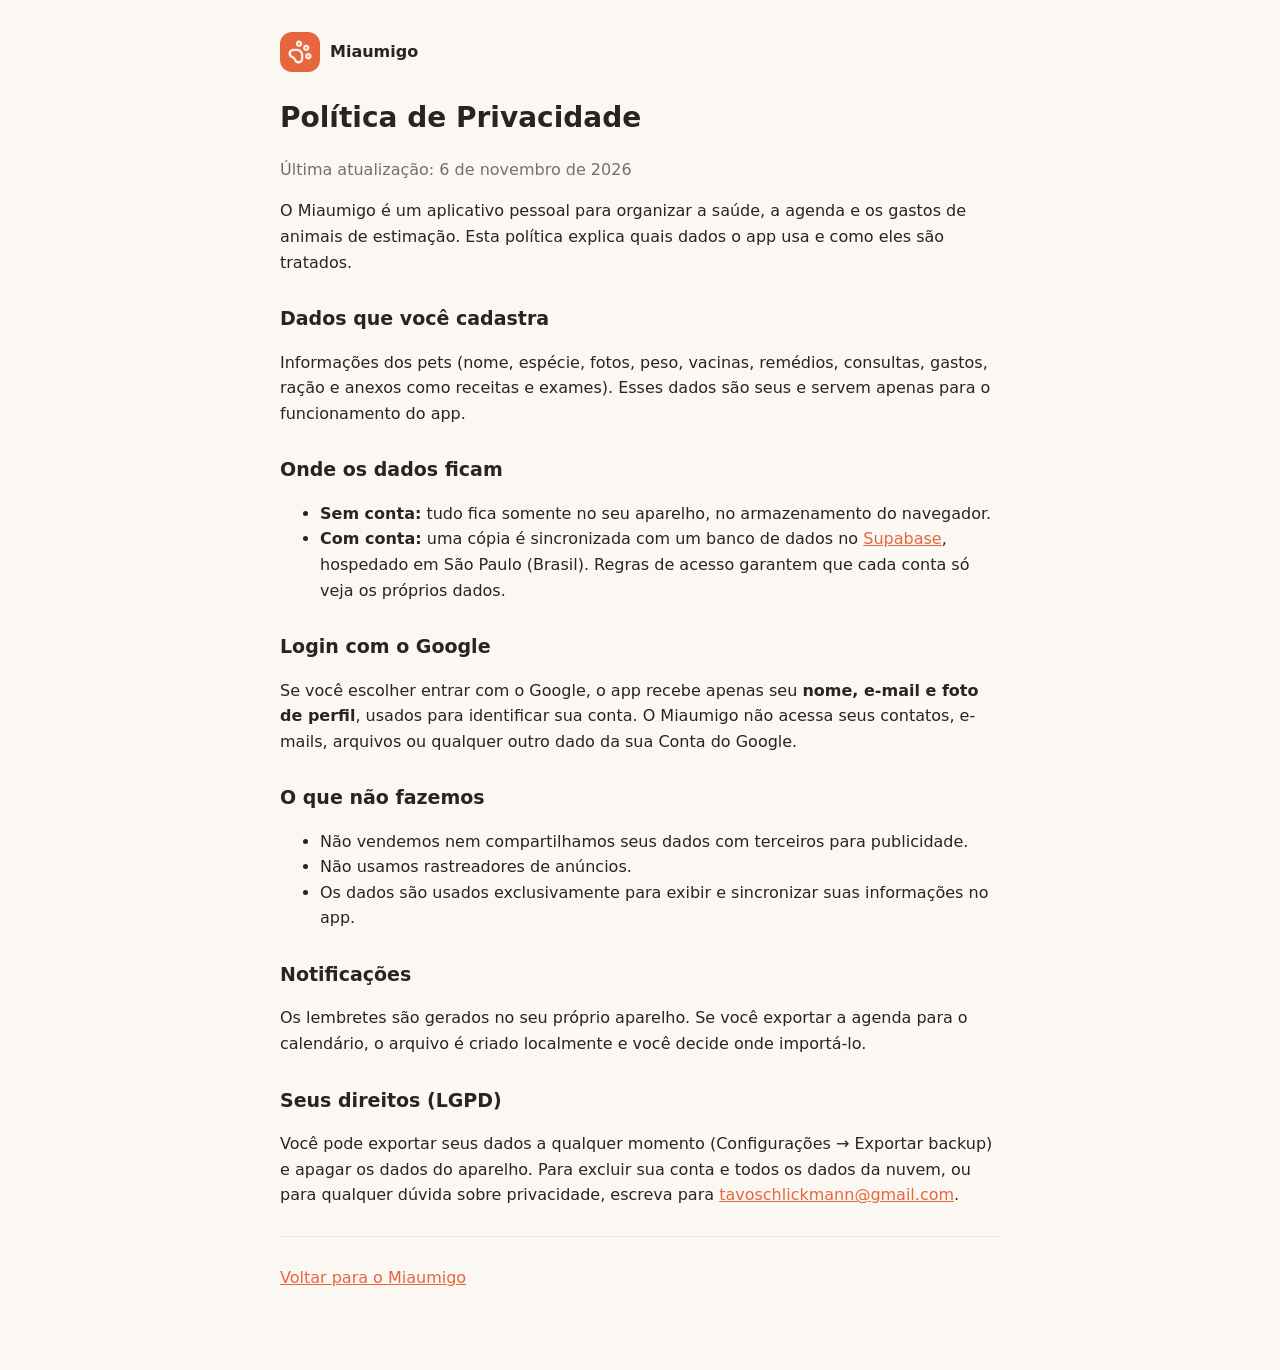
==== privacidade.html @ f8413c87 "Splash screen, tela de login e login com Google - Splash animada na cor do app, controlada pelo carr" ====
<!doctype html>
<html lang="pt-BR">
<head>
  <meta charset="utf-8">
  <meta name="viewport" content="width=device-width, initial-scale=1">
  <title>Política de Privacidade · Miaumigo</title>
  <meta name="theme-color" content="#E8663D">
  <link rel="icon" href="icon.svg" type="image/svg+xml">
  <style>
    :root { --bg: #FBF7F2; --ink: #2B2321; --muted: #7A6E69; --line: #EDE4DC; --primary: #E8663D; }
    @media (prefers-color-scheme: dark) { :root { --bg: #171312; --ink: #F4ECE7; --muted: #A89B95; --line: #3A322F; --primary: #F2875F; } }
    body { margin: 0; background: var(--bg); color: var(--ink); font: 16px/1.6 "Nunito", system-ui, -apple-system, "Segoe UI", sans-serif; }
    main { max-width: 720px; margin: 0 auto; padding: 32px 16px 64px; }
    h1 { font-size: 28px; margin: 0 0 4px; }
    h2 { font-size: 19px; margin: 28px 0 6px; }
    p, li { color: var(--ink); }
    .muted { color: var(--muted); }
    a { color: var(--primary); }
    header { display: flex; align-items: center; gap: 10px; margin-bottom: 24px; }
    header img { width: 40px; height: 40px; border-radius: 12px; }
    hr { border: 0; border-top: 1px solid var(--line); margin: 28px 0; }
  </style>
</head>
<body>
  <main>
    <header><img src="icons/icon-192.png" alt=""><strong>Miaumigo</strong></header>
    <h1>Política de Privacidade</h1>
    <p class="muted">Última atualização: 6 de novembro de 2026</p>

    <p>O Miaumigo é um aplicativo pessoal para organizar a saúde, a agenda e os gastos de animais de estimação. Esta política explica quais dados o app usa e como eles são tratados.</p>

    <h2>Dados que você cadastra</h2>
    <p>Informações dos pets (nome, espécie, fotos, peso, vacinas, remédios, consultas, gastos, ração e anexos como receitas e exames). Esses dados são seus e servem apenas para o funcionamento do app.</p>

    <h2>Onde os dados ficam</h2>
    <ul>
      <li><strong>Sem conta:</strong> tudo fica somente no seu aparelho, no armazenamento do navegador.</li>
      <li><strong>Com conta:</strong> uma cópia é sincronizada com um banco de dados no <a href="https://supabase.com" rel="noopener">Supabase</a>, hospedado em São Paulo (Brasil). Regras de acesso garantem que cada conta só veja os próprios dados.</li>
    </ul>

    <h2>Login com o Google</h2>
    <p>Se você escolher entrar com o Google, o app recebe apenas seu <strong>nome, e-mail e foto de perfil</strong>, usados para identificar sua conta. O Miaumigo não acessa seus contatos, e-mails, arquivos ou qualquer outro dado da sua Conta do Google.</p>

    <h2>O que não fazemos</h2>
    <ul>
      <li>Não vendemos nem compartilhamos seus dados com terceiros para publicidade.</li>
      <li>Não usamos rastreadores de anúncios.</li>
      <li>Os dados são usados exclusivamente para exibir e sincronizar suas informações no app.</li>
    </ul>

    <h2>Notificações</h2>
    <p>Os lembretes são gerados no seu próprio aparelho. Se você exportar a agenda para o calendário, o arquivo é criado localmente e você decide onde importá-lo.</p>

    <h2>Seus direitos (LGPD)</h2>
    <p>Você pode exportar seus dados a qualquer momento (Configurações → Exportar backup) e apagar os dados do aparelho. Para excluir sua conta e todos os dados da nuvem, ou para qualquer dúvida sobre privacidade, escreva para <a href="mailto:tavoschlickmann@gmail.com">tavoschlickmann@gmail.com</a>.</p>

    <hr>
    <p class="muted"><a href="./">Voltar para o Miaumigo</a></p>
  </main>
</body>
</html>
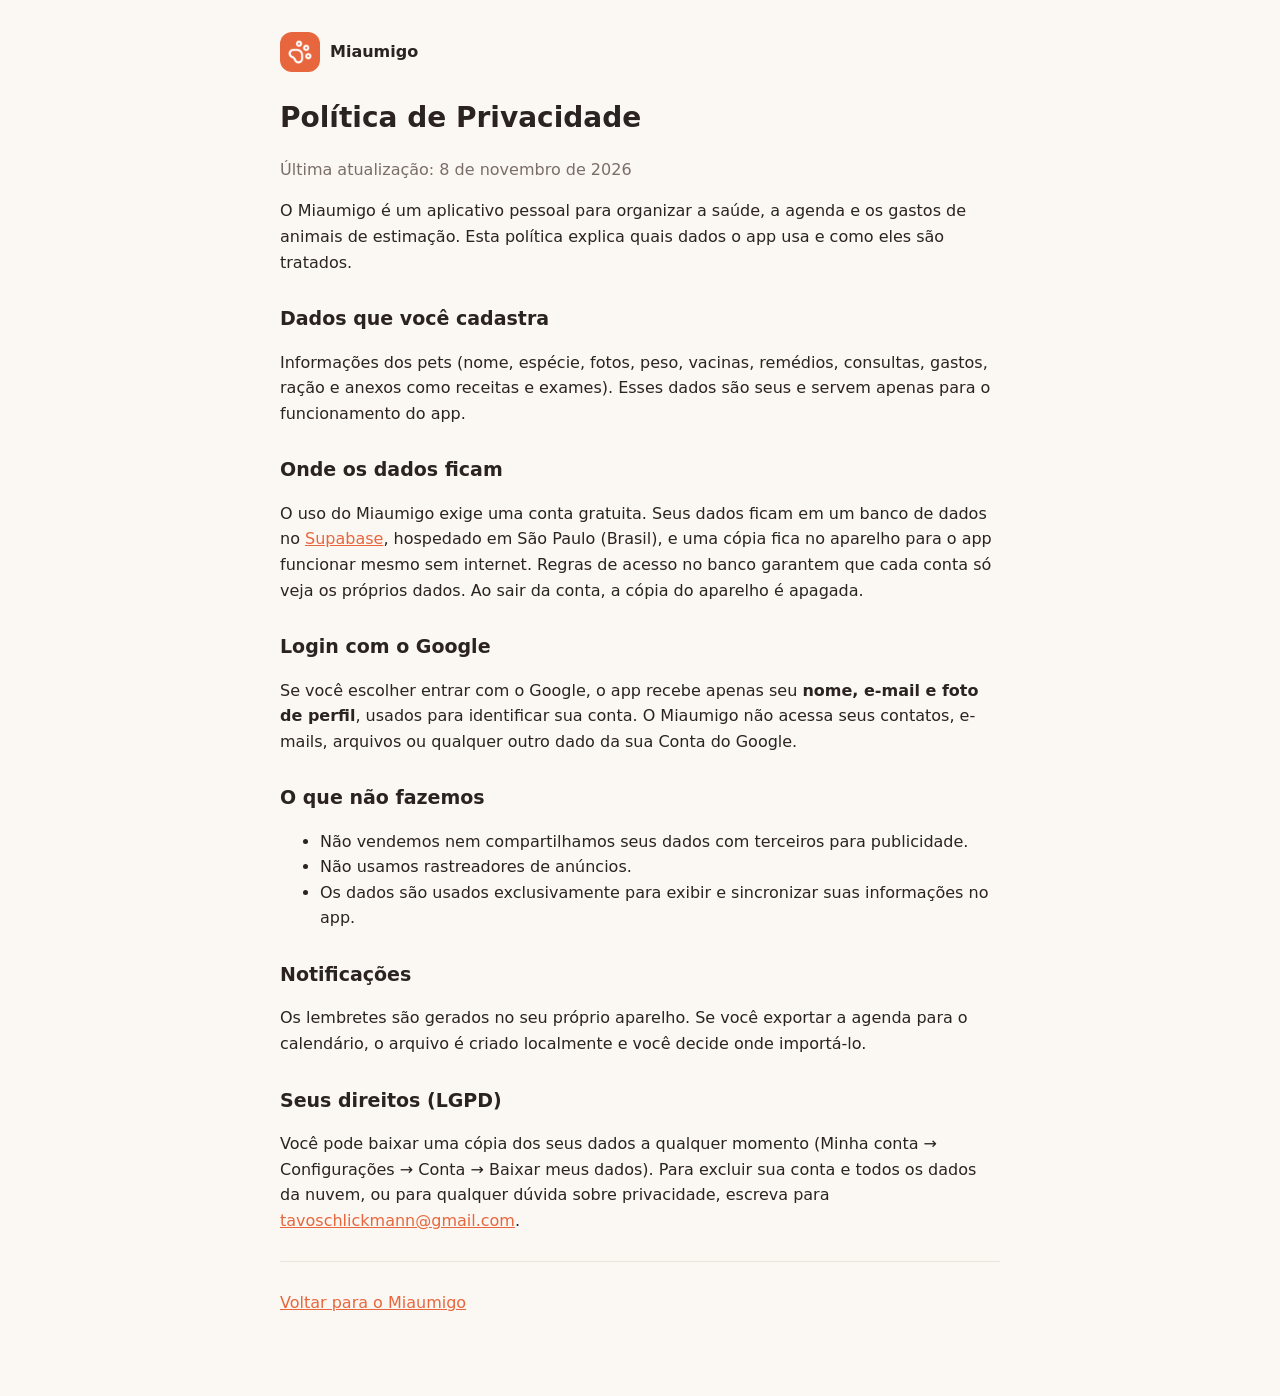
==== commit a9b19dd7: "Menu Minha conta, instalar o app e manter o Supabase ativo - Avatar no topo abre o menu: Configuraçõ" ====
--- a/privacidade.html
+++ b/privacidade.html
@@ -25,7 +25,7 @@
   <main>
     <header><img src="icons/icon-192.png" alt=""><strong>Miaumigo</strong></header>
     <h1>Política de Privacidade</h1>
-    <p class="muted">Última atualização: 6 de novembro de 2026</p>
+    <p class="muted">Última atualização: 8 de novembro de 2026</p>
 
     <p>O Miaumigo é um aplicativo pessoal para organizar a saúde, a agenda e os gastos de animais de estimação. Esta política explica quais dados o app usa e como eles são tratados.</p>
 
@@ -33,10 +33,7 @@
     <p>Informações dos pets (nome, espécie, fotos, peso, vacinas, remédios, consultas, gastos, ração e anexos como receitas e exames). Esses dados são seus e servem apenas para o funcionamento do app.</p>
 
     <h2>Onde os dados ficam</h2>
-    <ul>
-      <li><strong>Sem conta:</strong> tudo fica somente no seu aparelho, no armazenamento do navegador.</li>
-      <li><strong>Com conta:</strong> uma cópia é sincronizada com um banco de dados no <a href="https://supabase.com" rel="noopener">Supabase</a>, hospedado em São Paulo (Brasil). Regras de acesso garantem que cada conta só veja os próprios dados.</li>
-    </ul>
+    <p>O uso do Miaumigo exige uma conta gratuita. Seus dados ficam em um banco de dados no <a href="https://supabase.com" rel="noopener">Supabase</a>, hospedado em São Paulo (Brasil), e uma cópia fica no aparelho para o app funcionar mesmo sem internet. Regras de acesso no banco garantem que cada conta só veja os próprios dados. Ao sair da conta, a cópia do aparelho é apagada.</p>
 
     <h2>Login com o Google</h2>
     <p>Se você escolher entrar com o Google, o app recebe apenas seu <strong>nome, e-mail e foto de perfil</strong>, usados para identificar sua conta. O Miaumigo não acessa seus contatos, e-mails, arquivos ou qualquer outro dado da sua Conta do Google.</p>
@@ -52,7 +49,7 @@
     <p>Os lembretes são gerados no seu próprio aparelho. Se você exportar a agenda para o calendário, o arquivo é criado localmente e você decide onde importá-lo.</p>
 
     <h2>Seus direitos (LGPD)</h2>
-    <p>Você pode exportar seus dados a qualquer momento (Configurações → Exportar backup) e apagar os dados do aparelho. Para excluir sua conta e todos os dados da nuvem, ou para qualquer dúvida sobre privacidade, escreva para <a href="mailto:tavoschlickmann@gmail.com">tavoschlickmann@gmail.com</a>.</p>
+    <p>Você pode baixar uma cópia dos seus dados a qualquer momento (Minha conta → Configurações → Conta → Baixar meus dados). Para excluir sua conta e todos os dados da nuvem, ou para qualquer dúvida sobre privacidade, escreva para <a href="mailto:tavoschlickmann@gmail.com">tavoschlickmann@gmail.com</a>.</p>
 
     <hr>
     <p class="muted"><a href="./">Voltar para o Miaumigo</a></p>
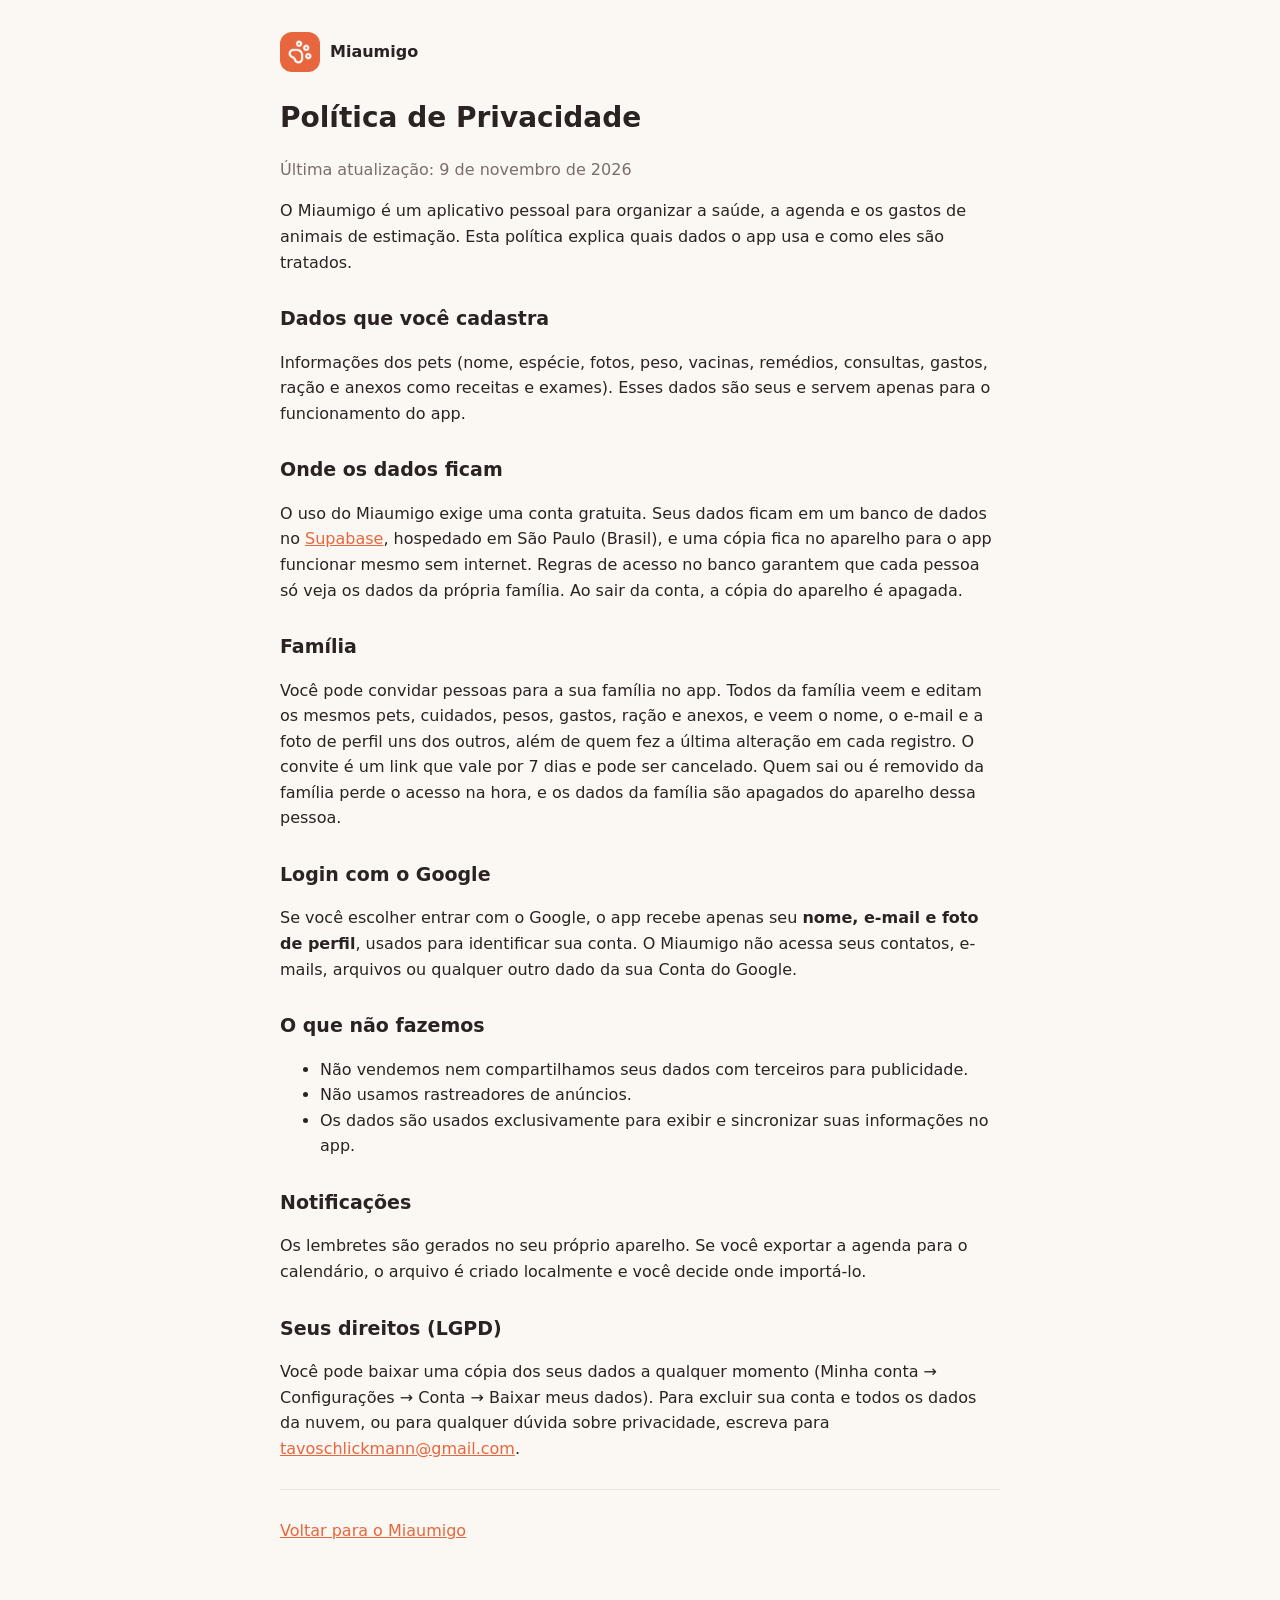
==== commit 5423d83b: "Família: pets compartilhados, convites por link e quem alterou - Banco (supabase/familia.sql): famil" ====
--- a/privacidade.html
+++ b/privacidade.html
@@ -25,7 +25,7 @@
   <main>
     <header><img src="icons/icon-192.png" alt=""><strong>Miaumigo</strong></header>
     <h1>Política de Privacidade</h1>
-    <p class="muted">Última atualização: 8 de novembro de 2026</p>
+    <p class="muted">Última atualização: 9 de novembro de 2026</p>
 
     <p>O Miaumigo é um aplicativo pessoal para organizar a saúde, a agenda e os gastos de animais de estimação. Esta política explica quais dados o app usa e como eles são tratados.</p>
 
@@ -33,7 +33,10 @@
     <p>Informações dos pets (nome, espécie, fotos, peso, vacinas, remédios, consultas, gastos, ração e anexos como receitas e exames). Esses dados são seus e servem apenas para o funcionamento do app.</p>
 
     <h2>Onde os dados ficam</h2>
-    <p>O uso do Miaumigo exige uma conta gratuita. Seus dados ficam em um banco de dados no <a href="https://supabase.com" rel="noopener">Supabase</a>, hospedado em São Paulo (Brasil), e uma cópia fica no aparelho para o app funcionar mesmo sem internet. Regras de acesso no banco garantem que cada conta só veja os próprios dados. Ao sair da conta, a cópia do aparelho é apagada.</p>
+    <p>O uso do Miaumigo exige uma conta gratuita. Seus dados ficam em um banco de dados no <a href="https://supabase.com" rel="noopener">Supabase</a>, hospedado em São Paulo (Brasil), e uma cópia fica no aparelho para o app funcionar mesmo sem internet. Regras de acesso no banco garantem que cada pessoa só veja os dados da própria família. Ao sair da conta, a cópia do aparelho é apagada.</p>
+
+    <h2>Família</h2>
+    <p>Você pode convidar pessoas para a sua família no app. Todos da família veem e editam os mesmos pets, cuidados, pesos, gastos, ração e anexos, e veem o nome, o e-mail e a foto de perfil uns dos outros, além de quem fez a última alteração em cada registro. O convite é um link que vale por 7 dias e pode ser cancelado. Quem sai ou é removido da família perde o acesso na hora, e os dados da família são apagados do aparelho dessa pessoa.</p>
 
     <h2>Login com o Google</h2>
     <p>Se você escolher entrar com o Google, o app recebe apenas seu <strong>nome, e-mail e foto de perfil</strong>, usados para identificar sua conta. O Miaumigo não acessa seus contatos, e-mails, arquivos ou qualquer outro dado da sua Conta do Google.</p>
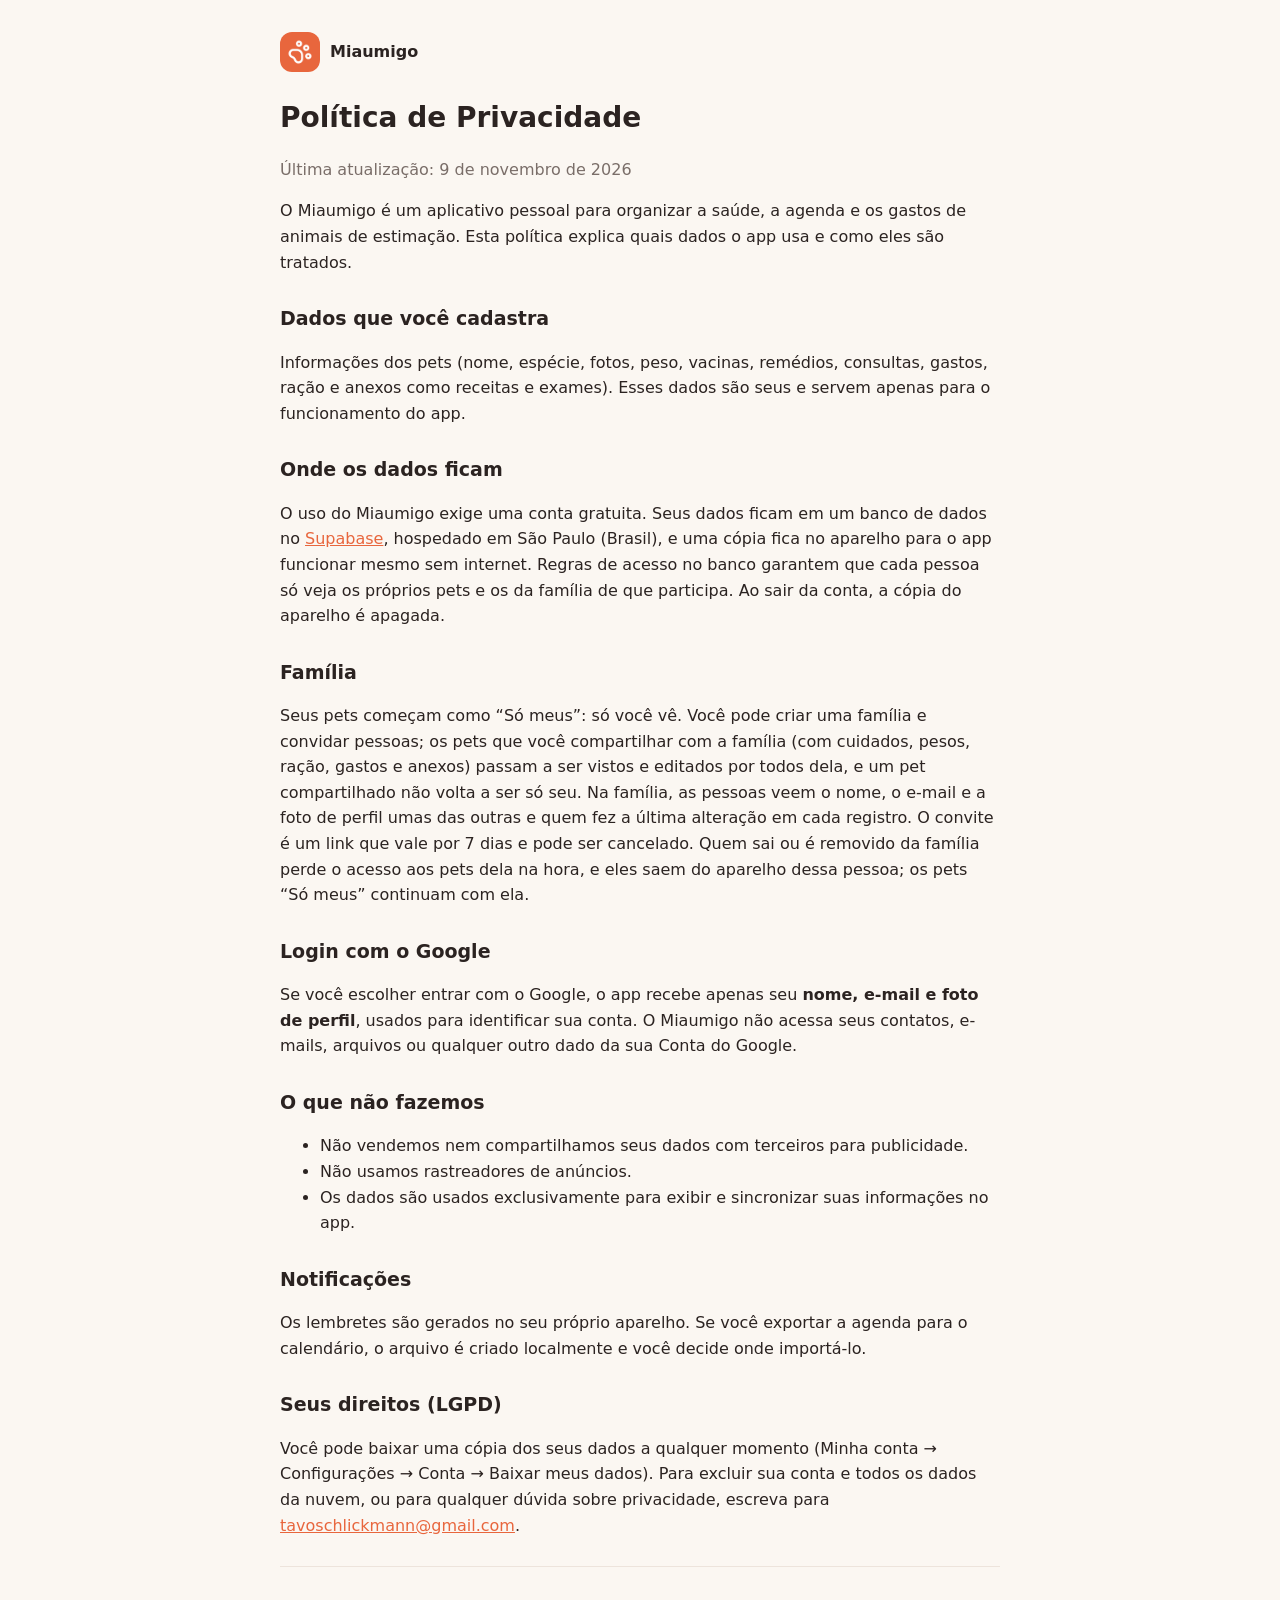
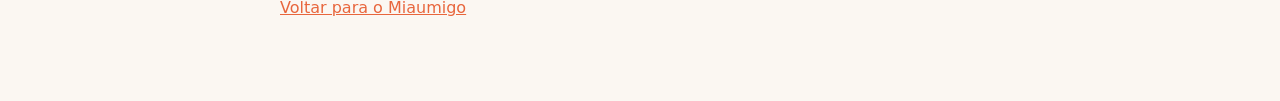
==== commit 539c1c58: "Pets "Só meus" + família (v1.6.0) - Cada pessoa tem um espaço pessoal e pode participar de uma famíl" ====
--- a/privacidade.html
+++ b/privacidade.html
@@ -33,10 +33,10 @@
     <p>Informações dos pets (nome, espécie, fotos, peso, vacinas, remédios, consultas, gastos, ração e anexos como receitas e exames). Esses dados são seus e servem apenas para o funcionamento do app.</p>
 
     <h2>Onde os dados ficam</h2>
-    <p>O uso do Miaumigo exige uma conta gratuita. Seus dados ficam em um banco de dados no <a href="https://supabase.com" rel="noopener">Supabase</a>, hospedado em São Paulo (Brasil), e uma cópia fica no aparelho para o app funcionar mesmo sem internet. Regras de acesso no banco garantem que cada pessoa só veja os dados da própria família. Ao sair da conta, a cópia do aparelho é apagada.</p>
+    <p>O uso do Miaumigo exige uma conta gratuita. Seus dados ficam em um banco de dados no <a href="https://supabase.com" rel="noopener">Supabase</a>, hospedado em São Paulo (Brasil), e uma cópia fica no aparelho para o app funcionar mesmo sem internet. Regras de acesso no banco garantem que cada pessoa só veja os próprios pets e os da família de que participa. Ao sair da conta, a cópia do aparelho é apagada.</p>
 
     <h2>Família</h2>
-    <p>Você pode convidar pessoas para a sua família no app. Todos da família veem e editam os mesmos pets, cuidados, pesos, gastos, ração e anexos, e veem o nome, o e-mail e a foto de perfil uns dos outros, além de quem fez a última alteração em cada registro. O convite é um link que vale por 7 dias e pode ser cancelado. Quem sai ou é removido da família perde o acesso na hora, e os dados da família são apagados do aparelho dessa pessoa.</p>
+    <p>Seus pets começam como “Só meus”: só você vê. Você pode criar uma família e convidar pessoas; os pets que você compartilhar com a família (com cuidados, pesos, ração, gastos e anexos) passam a ser vistos e editados por todos dela, e um pet compartilhado não volta a ser só seu. Na família, as pessoas veem o nome, o e-mail e a foto de perfil umas das outras e quem fez a última alteração em cada registro. O convite é um link que vale por 7 dias e pode ser cancelado. Quem sai ou é removido da família perde o acesso aos pets dela na hora, e eles saem do aparelho dessa pessoa; os pets “Só meus” continuam com ela.</p>
 
     <h2>Login com o Google</h2>
     <p>Se você escolher entrar com o Google, o app recebe apenas seu <strong>nome, e-mail e foto de perfil</strong>, usados para identificar sua conta. O Miaumigo não acessa seus contatos, e-mails, arquivos ou qualquer outro dado da sua Conta do Google.</p>
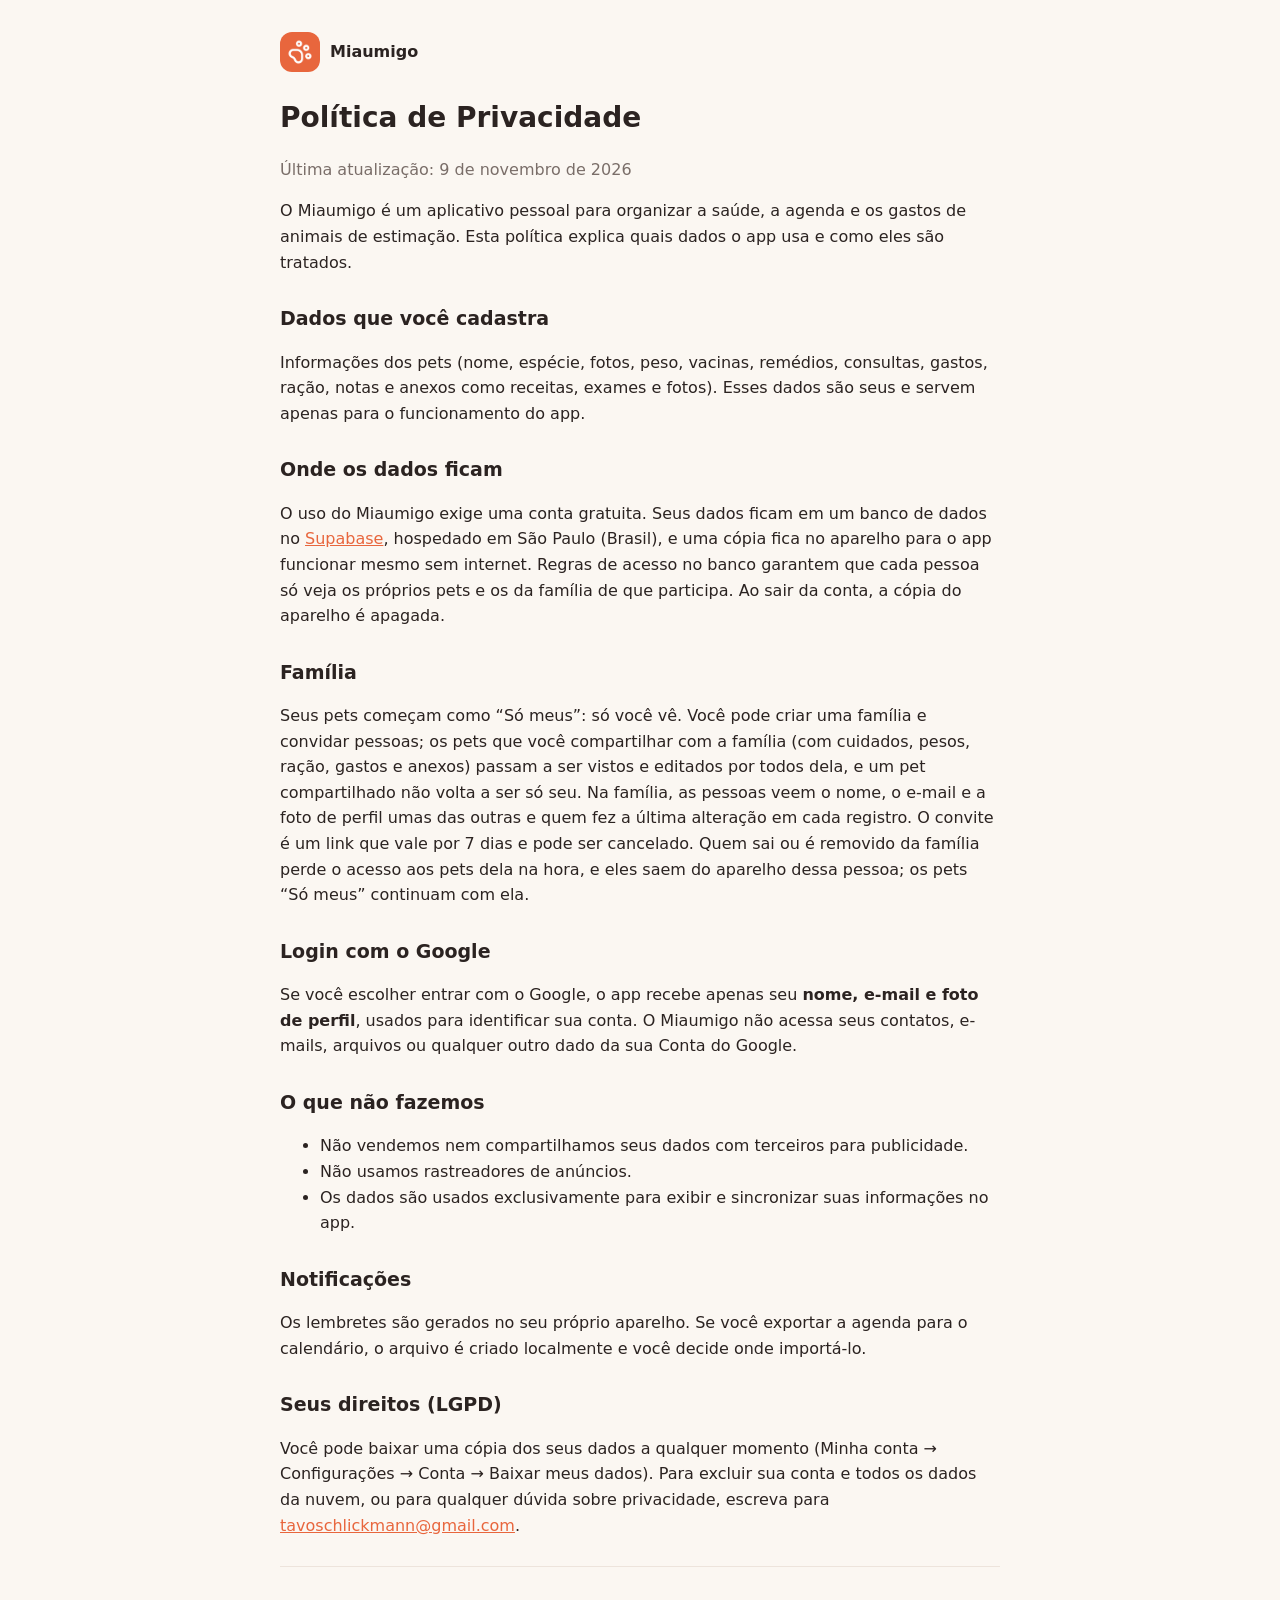
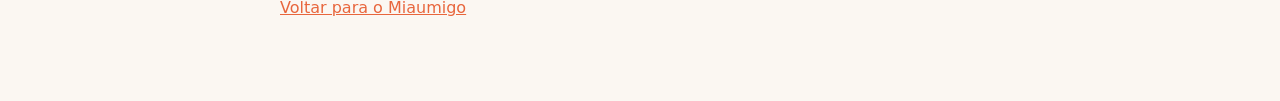
==== commit f6d83edc: "Notas por pet (v1.7.0) - Aba Notas no perfil do pet: linha do tempo por dia, data e hora   editáveis" ====
--- a/privacidade.html
+++ b/privacidade.html
@@ -30,7 +30,7 @@
     <p>O Miaumigo é um aplicativo pessoal para organizar a saúde, a agenda e os gastos de animais de estimação. Esta política explica quais dados o app usa e como eles são tratados.</p>
 
     <h2>Dados que você cadastra</h2>
-    <p>Informações dos pets (nome, espécie, fotos, peso, vacinas, remédios, consultas, gastos, ração e anexos como receitas e exames). Esses dados são seus e servem apenas para o funcionamento do app.</p>
+    <p>Informações dos pets (nome, espécie, fotos, peso, vacinas, remédios, consultas, gastos, ração, notas e anexos como receitas, exames e fotos). Esses dados são seus e servem apenas para o funcionamento do app.</p>
 
     <h2>Onde os dados ficam</h2>
     <p>O uso do Miaumigo exige uma conta gratuita. Seus dados ficam em um banco de dados no <a href="https://supabase.com" rel="noopener">Supabase</a>, hospedado em São Paulo (Brasil), e uma cópia fica no aparelho para o app funcionar mesmo sem internet. Regras de acesso no banco garantem que cada pessoa só veja os próprios pets e os da família de que participa. Ao sair da conta, a cópia do aparelho é apagada.</p>
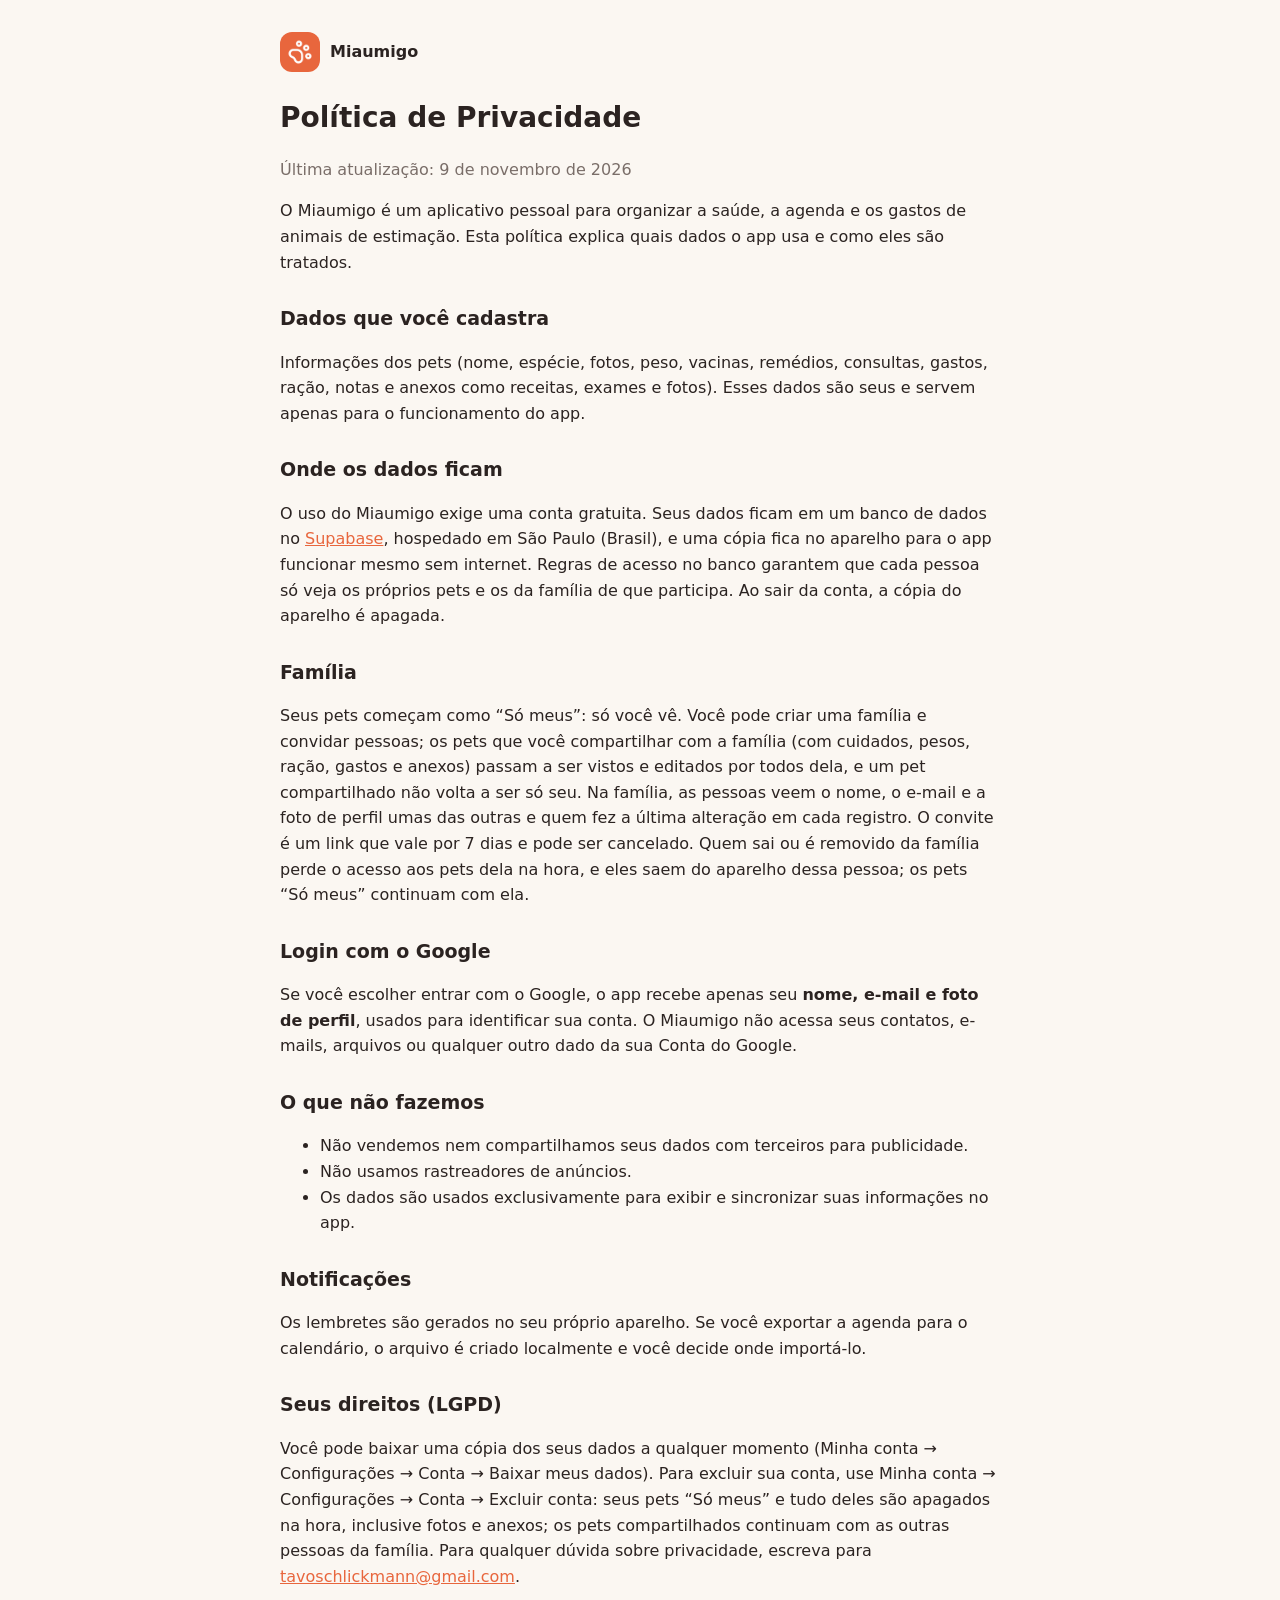
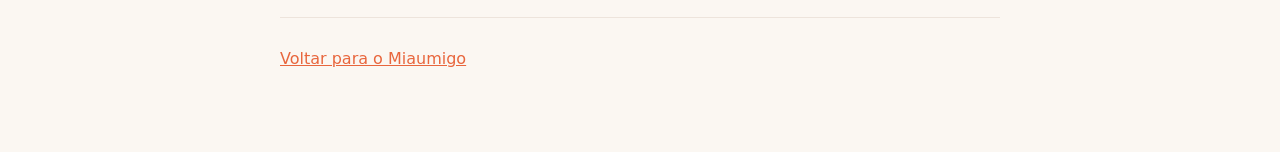
==== commit 3cd18dfc: "Conta e segurança: trocar senha, excluir conta, CSP (v1.9.0) - Configurações → Conta: trocar senha (" ====
--- a/privacidade.html
+++ b/privacidade.html
@@ -52,7 +52,7 @@
     <p>Os lembretes são gerados no seu próprio aparelho. Se você exportar a agenda para o calendário, o arquivo é criado localmente e você decide onde importá-lo.</p>
 
     <h2>Seus direitos (LGPD)</h2>
-    <p>Você pode baixar uma cópia dos seus dados a qualquer momento (Minha conta → Configurações → Conta → Baixar meus dados). Para excluir sua conta e todos os dados da nuvem, ou para qualquer dúvida sobre privacidade, escreva para <a href="mailto:tavoschlickmann@gmail.com">tavoschlickmann@gmail.com</a>.</p>
+    <p>Você pode baixar uma cópia dos seus dados a qualquer momento (Minha conta → Configurações → Conta → Baixar meus dados). Para excluir sua conta, use Minha conta → Configurações → Conta → Excluir conta: seus pets “Só meus” e tudo deles são apagados na hora, inclusive fotos e anexos; os pets compartilhados continuam com as outras pessoas da família. Para qualquer dúvida sobre privacidade, escreva para <a href="mailto:tavoschlickmann@gmail.com">tavoschlickmann@gmail.com</a>.</p>
 
     <hr>
     <p class="muted"><a href="./">Voltar para o Miaumigo</a></p>
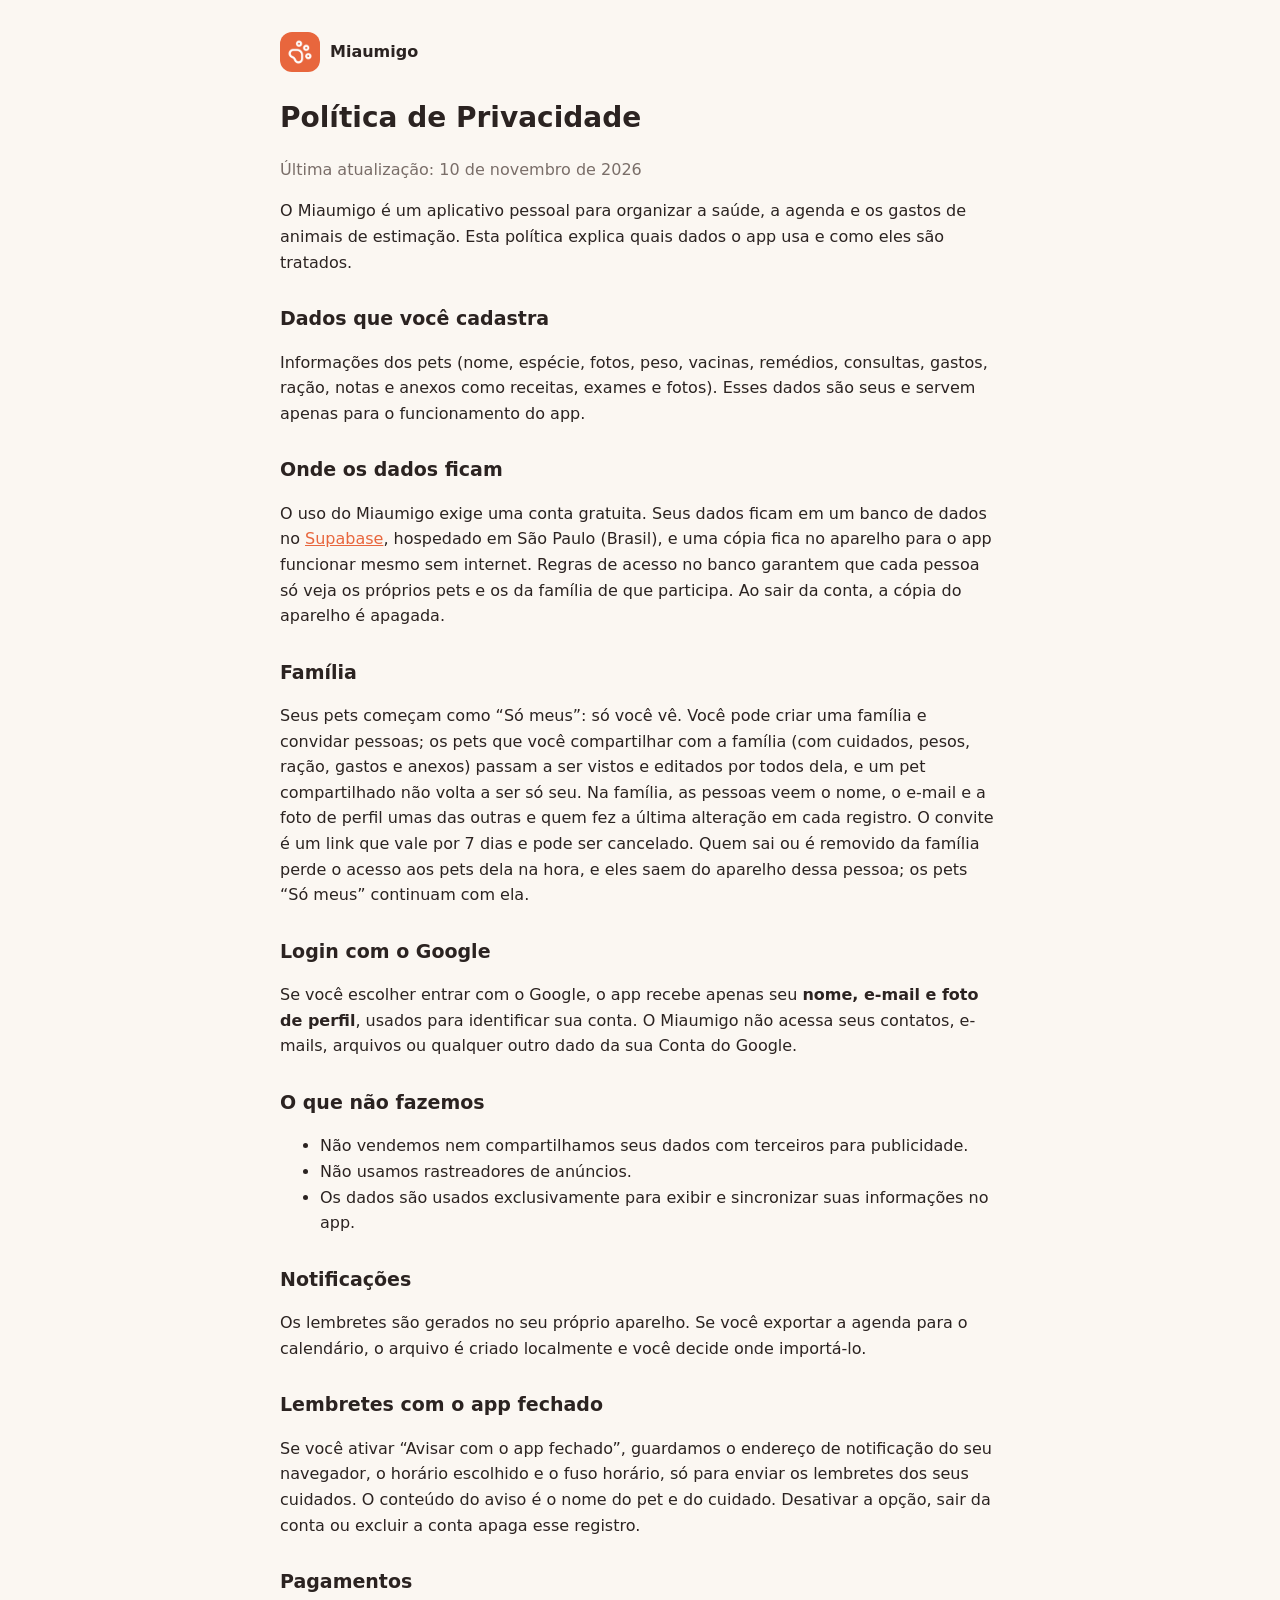
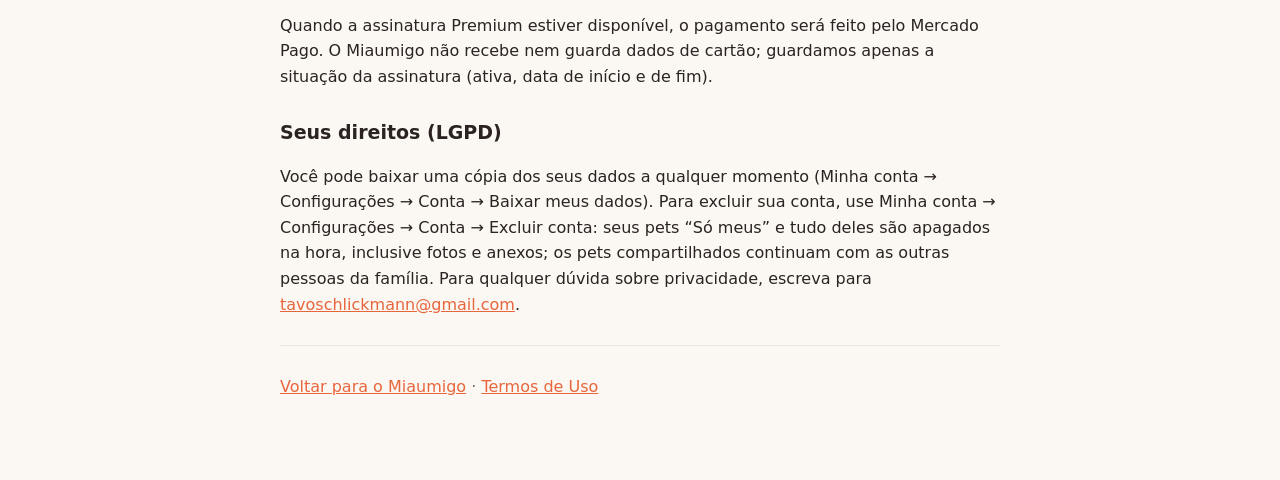
==== commit 47345872: "Relatório para o veterinário, termos de uso e lembretes push (v2.0.0) - Relatório para o veterinário" ====
--- a/privacidade.html
+++ b/privacidade.html
@@ -25,7 +25,7 @@
   <main>
     <header><img src="icons/icon-192.png" alt=""><strong>Miaumigo</strong></header>
     <h1>Política de Privacidade</h1>
-    <p class="muted">Última atualização: 9 de novembro de 2026</p>
+    <p class="muted">Última atualização: 10 de novembro de 2026</p>
 
     <p>O Miaumigo é um aplicativo pessoal para organizar a saúde, a agenda e os gastos de animais de estimação. Esta política explica quais dados o app usa e como eles são tratados.</p>
 
@@ -51,11 +51,17 @@
     <h2>Notificações</h2>
     <p>Os lembretes são gerados no seu próprio aparelho. Se você exportar a agenda para o calendário, o arquivo é criado localmente e você decide onde importá-lo.</p>
 
+    <h2>Lembretes com o app fechado</h2>
+    <p>Se você ativar “Avisar com o app fechado”, guardamos o endereço de notificação do seu navegador, o horário escolhido e o fuso horário, só para enviar os lembretes dos seus cuidados. O conteúdo do aviso é o nome do pet e do cuidado. Desativar a opção, sair da conta ou excluir a conta apaga esse registro.</p>
+
+    <h2>Pagamentos</h2>
+    <p>Quando a assinatura Premium estiver disponível, o pagamento será feito pelo Mercado Pago. O Miaumigo não recebe nem guarda dados de cartão; guardamos apenas a situação da assinatura (ativa, data de início e de fim).</p>
+
     <h2>Seus direitos (LGPD)</h2>
     <p>Você pode baixar uma cópia dos seus dados a qualquer momento (Minha conta → Configurações → Conta → Baixar meus dados). Para excluir sua conta, use Minha conta → Configurações → Conta → Excluir conta: seus pets “Só meus” e tudo deles são apagados na hora, inclusive fotos e anexos; os pets compartilhados continuam com as outras pessoas da família. Para qualquer dúvida sobre privacidade, escreva para <a href="mailto:tavoschlickmann@gmail.com">tavoschlickmann@gmail.com</a>.</p>
 
     <hr>
-    <p class="muted"><a href="./">Voltar para o Miaumigo</a></p>
+    <p class="muted"><a href="./">Voltar para o Miaumigo</a> · <a href="termos.html">Termos de Uso</a></p>
   </main>
 </body>
 </html>
